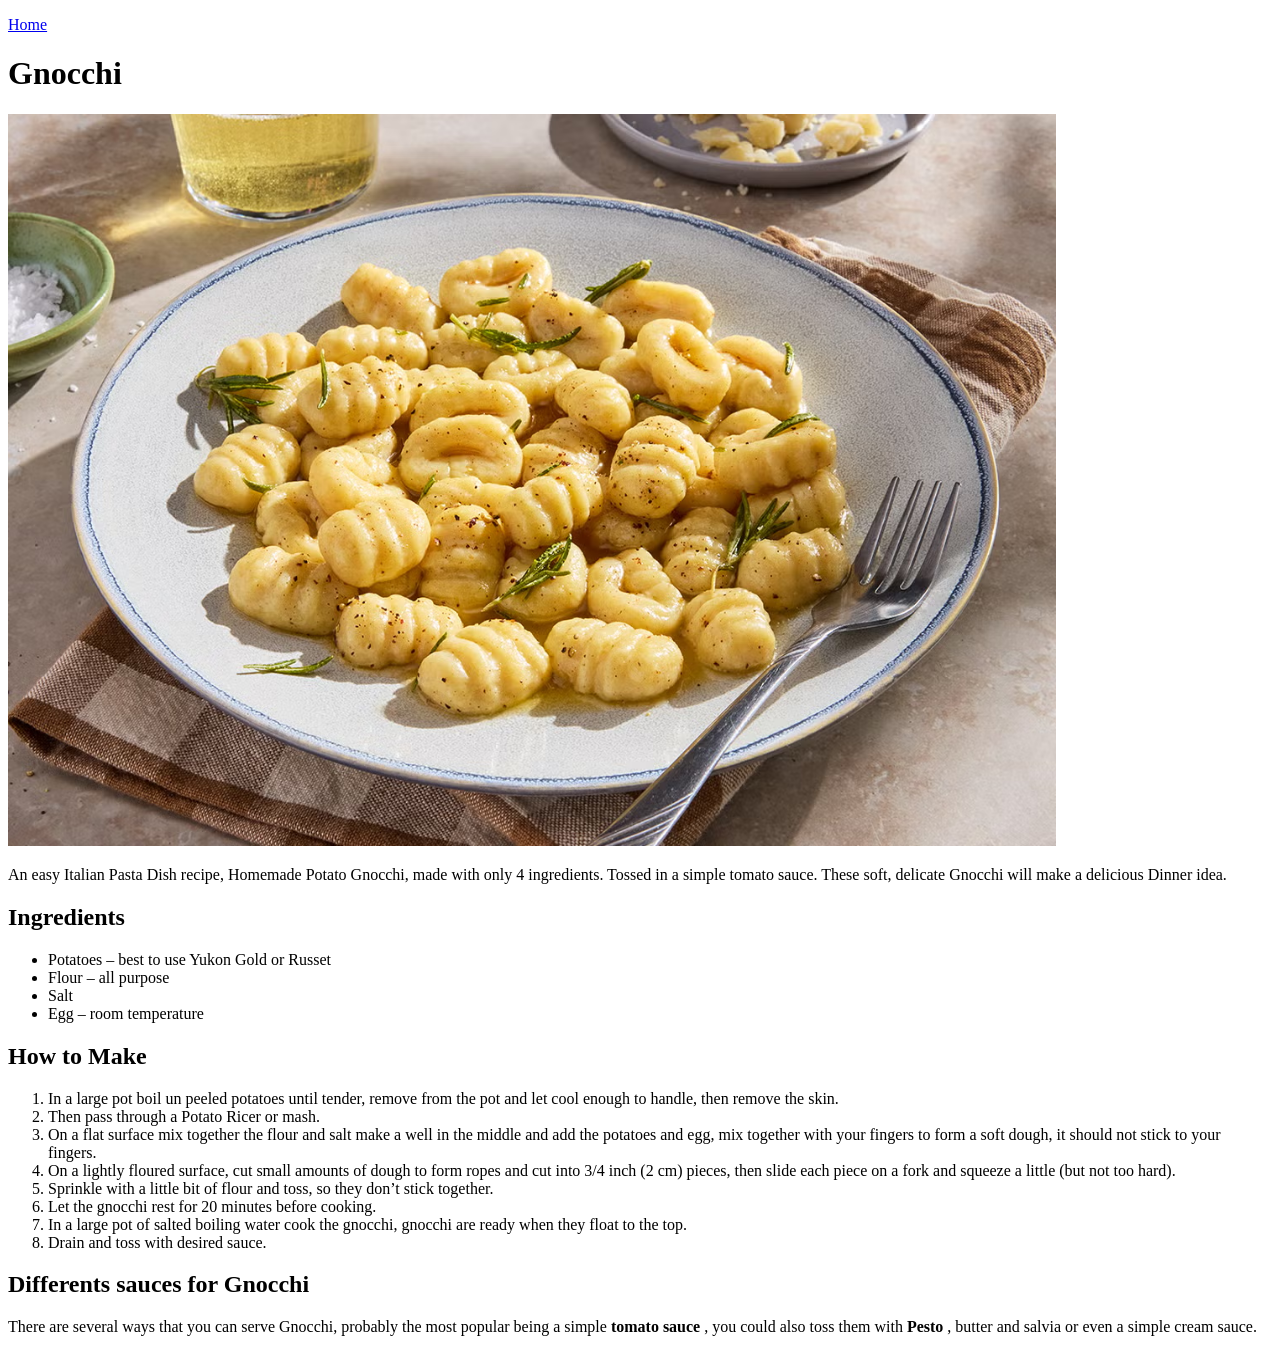
==== recipes/gnocchi.html @ 7a2b2723 "changing the file name to gnocchi and translating some things into English" ====
<!DOCTYPE html>
<html lang="en">

<head>
  <meta charset="UTF-8">
  <meta name="viewport" content="width=device-width, initial-scale=1.0">
  <title>Gnocchi</title>
</head>

<body>
  <p><a href="../index.html">Home</a></p>
  <h1>Gnocchi</h1>
  <img src="../imagenes/gnocchi.jpg" height="732" width="1048">
  <p>An easy Italian Pasta Dish recipe, Homemade Potato Gnocchi, made with only 4 ingredients. Tossed in a simple tomato
    sauce. These soft, delicate Gnocchi will make a delicious Dinner idea.</p>
  <h2>Ingredients</h2>
  <ul>
    <li>Potatoes – best to use Yukon Gold or Russet</li>
    <li>Flour – all purpose</li>
    <li>Salt</li>
    <li>Egg – room temperature</li>
  </ul>
  <h2>How to Make</h2>
  <ol>
    <li>In a large pot boil un peeled potatoes until tender, remove from the pot and let cool enough to handle, then
      remove the skin.</li>
    <li>Then pass through a Potato Ricer or mash.</li>
    <li>On a flat surface mix together the flour and salt make a well in the middle and add the potatoes and egg, mix
      together with your fingers to form a soft dough, it should not stick to your fingers.</li>
    <li>On a lightly floured surface, cut small amounts of dough to form ropes and cut into 3/4 inch (2 cm) pieces, then
      slide each piece on a fork and squeeze a little (but not too hard).</li>
    <li>Sprinkle with a little bit of flour and toss, so they don’t stick together.</li>
    <li>Let the gnocchi rest for 20 minutes before cooking.</li>
    <li>In a large pot of salted boiling water cook the gnocchi, gnocchi are ready when they float to the top.</li>
    <li>Drain and toss with desired sauce.</li>
  </ol>
  <h2>Differents sauces for Gnocchi</h2>
  <p>There are several ways that you can serve Gnocchi, probably the most popular being a simple <strong>tomato sauce
    </strong> , you could also toss them with <strong> Pesto </strong> , butter and salvia or even a simple cream sauce.
  </p>

</body>

</html>
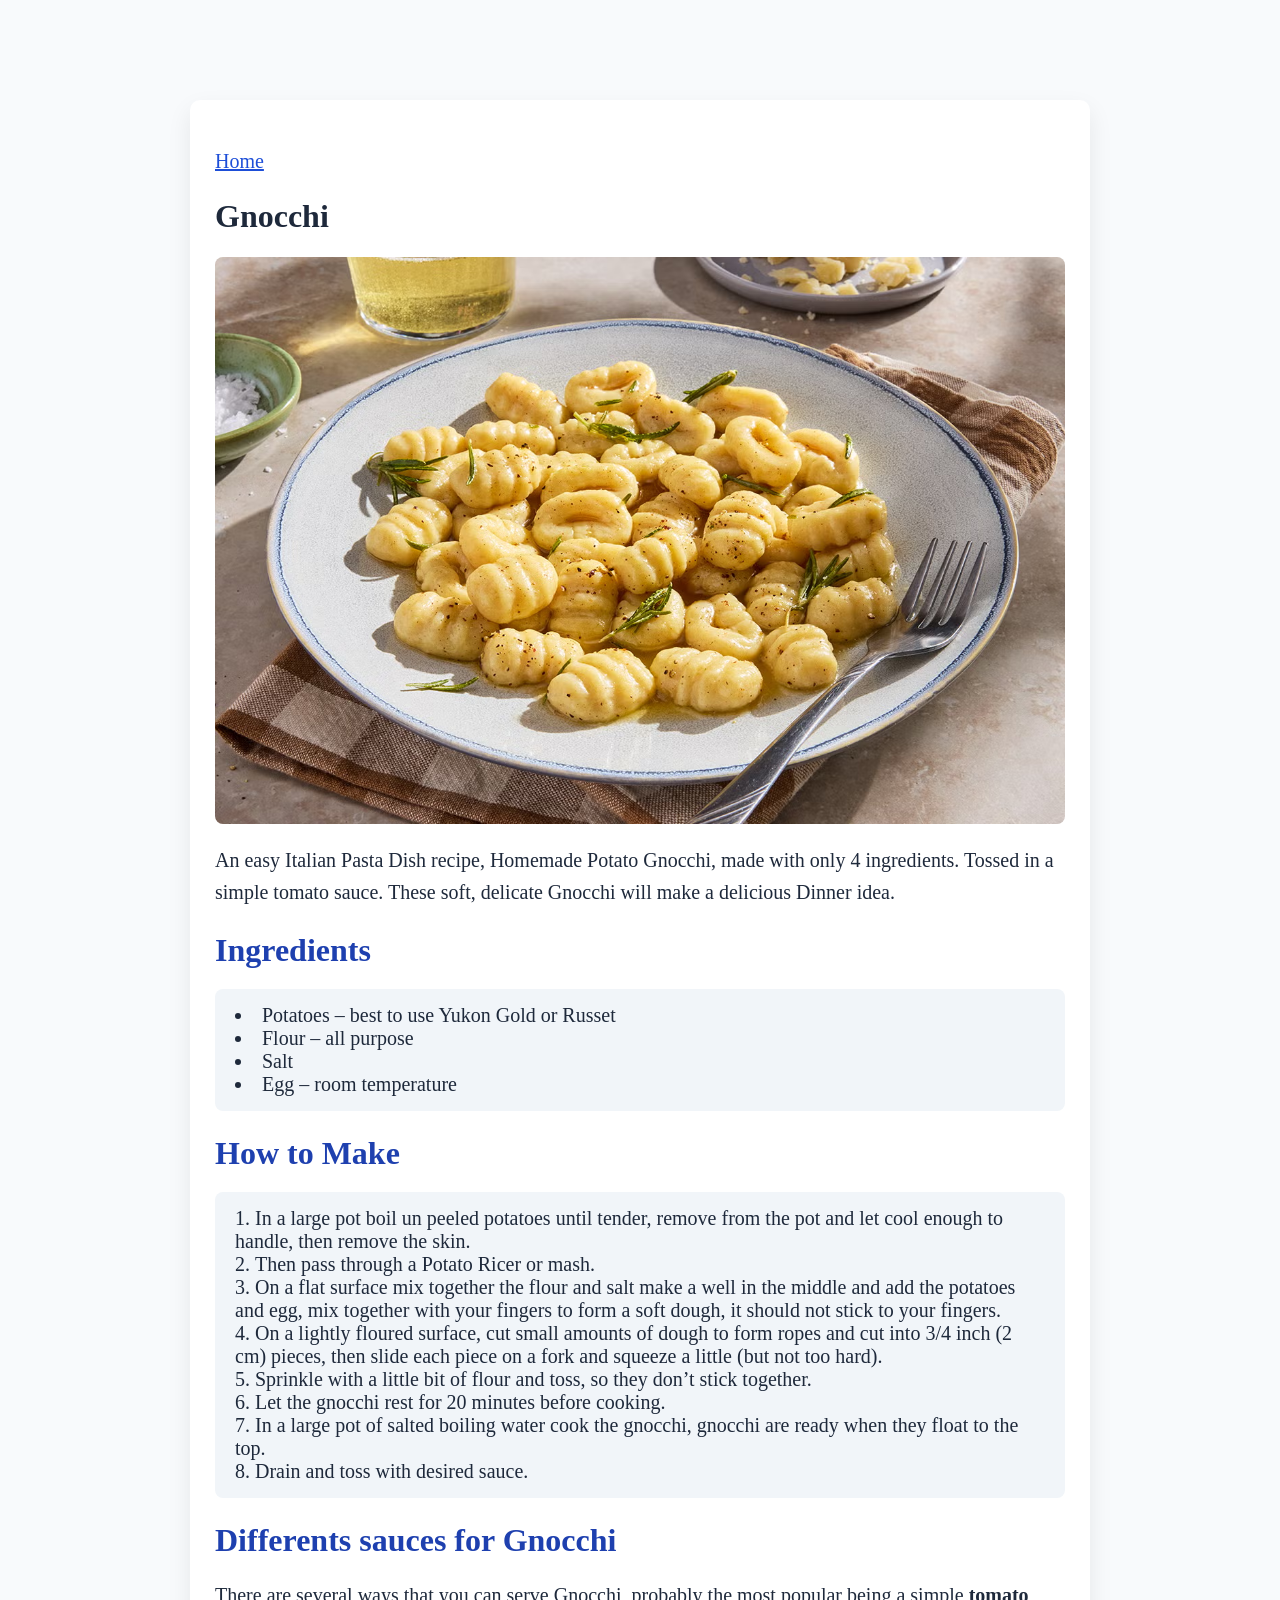
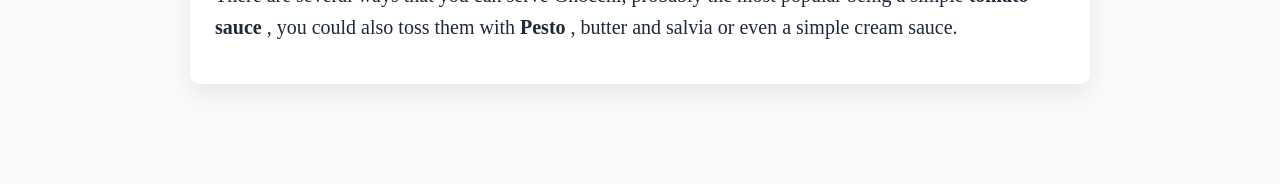
==== commit c0da0c37: "including CSS to the project" ====
--- a/recipes/gnocchi.html
+++ b/recipes/gnocchi.html
@@ -5,40 +5,45 @@
   <meta charset="UTF-8">
   <meta name="viewport" content="width=device-width, initial-scale=1.0">
   <title>Gnocchi</title>
+  <link rel="stylesheet" href="gnostyle.css">
 </head>
 
 <body>
-  <p><a href="../index.html">Home</a></p>
-  <h1>Gnocchi</h1>
-  <img src="../imagenes/gnocchi.jpg" height="732" width="1048">
-  <p>An easy Italian Pasta Dish recipe, Homemade Potato Gnocchi, made with only 4 ingredients. Tossed in a simple tomato
-    sauce. These soft, delicate Gnocchi will make a delicious Dinner idea.</p>
-  <h2>Ingredients</h2>
-  <ul>
-    <li>Potatoes – best to use Yukon Gold or Russet</li>
-    <li>Flour – all purpose</li>
-    <li>Salt</li>
-    <li>Egg – room temperature</li>
-  </ul>
-  <h2>How to Make</h2>
-  <ol>
-    <li>In a large pot boil un peeled potatoes until tender, remove from the pot and let cool enough to handle, then
-      remove the skin.</li>
-    <li>Then pass through a Potato Ricer or mash.</li>
-    <li>On a flat surface mix together the flour and salt make a well in the middle and add the potatoes and egg, mix
-      together with your fingers to form a soft dough, it should not stick to your fingers.</li>
-    <li>On a lightly floured surface, cut small amounts of dough to form ropes and cut into 3/4 inch (2 cm) pieces, then
-      slide each piece on a fork and squeeze a little (but not too hard).</li>
-    <li>Sprinkle with a little bit of flour and toss, so they don’t stick together.</li>
-    <li>Let the gnocchi rest for 20 minutes before cooking.</li>
-    <li>In a large pot of salted boiling water cook the gnocchi, gnocchi are ready when they float to the top.</li>
-    <li>Drain and toss with desired sauce.</li>
-  </ol>
-  <h2>Differents sauces for Gnocchi</h2>
-  <p>There are several ways that you can serve Gnocchi, probably the most popular being a simple <strong>tomato sauce
-    </strong> , you could also toss them with <strong> Pesto </strong> , butter and salvia or even a simple cream sauce.
-  </p>
-
+  <div class="text">
+    <p><a class="links" href="../index.html">Home</a></p>
+    <h1 title="">Gnocchi</h1>
+    <img src="../images/gnocchi.jpg" height="732" width="1048">
+    <p>An easy Italian Pasta Dish recipe, Homemade Potato Gnocchi, made with only 4 ingredients. Tossed in a simple
+      tomato
+      sauce. These soft, delicate Gnocchi will make a delicious Dinner idea.</p>
+    <h2 class="subtitle">Ingredients</h2>
+    <ul class="lists">
+      <li>Potatoes – best to use Yukon Gold or Russet</li>
+      <li>Flour – all purpose</li>
+      <li>Salt</li>
+      <li>Egg – room temperature</li>
+    </ul>
+    <h2 class="subtitle">How to Make</h2>
+    <ol class="lists">
+      <li>In a large pot boil un peeled potatoes until tender, remove from the pot and let cool enough to handle, then
+        remove the skin.</li>
+      <li>Then pass through a Potato Ricer or mash.</li>
+      <li>On a flat surface mix together the flour and salt make a well in the middle and add the potatoes and egg, mix
+        together with your fingers to form a soft dough, it should not stick to your fingers.</li>
+      <li>On a lightly floured surface, cut small amounts of dough to form ropes and cut into 3/4 inch (2 cm) pieces,
+        then
+        slide each piece on a fork and squeeze a little (but not too hard).</li>
+      <li>Sprinkle with a little bit of flour and toss, so they don’t stick together.</li>
+      <li>Let the gnocchi rest for 20 minutes before cooking.</li>
+      <li>In a large pot of salted boiling water cook the gnocchi, gnocchi are ready when they float to the top.</li>
+      <li>Drain and toss with desired sauce.</li>
+    </ol>
+    <h2 class="subtitle">Differents sauces for Gnocchi</h2>
+    <p>There are several ways that you can serve Gnocchi, probably the most popular being a simple <strong>tomato sauce
+      </strong> , you could also toss them with <strong> Pesto </strong> , butter and salvia or even a simple cream
+      sauce.
+    </p>
+  </div>
 </body>
 
 </html>
--- a/recipes/gnostyle.css
+++ b/recipes/gnostyle.css
@@ -0,0 +1,64 @@
+body {
+  font-family: "Times New Roman", "Garamond", "Georgia", serif;
+  background-color: #f8fafc;
+  color: #1e293b;
+}
+
+.text {
+  max-width: 850px;
+  height: auto;
+  background: #ffffff;
+  margin: 100px auto;
+  padding: 25px;
+  border-radius: 10px;
+  box-shadow: 0 10px 25px rgba(0, 0, 0, 0.08);
+}
+
+.title {
+  color: #2563eb;
+  border-bottom: 2px solid #e2e8f0;
+  padding-bottom: 10px;
+  font-size: 48px;
+}
+
+.subtitle {
+  color: #1e40af;
+  margin-top: 24px;
+  margin-bottom: 12px;
+  font-size: 32px;
+}
+
+.another_title {
+  color: #1e40af;
+  margin-top: 20px;
+  margin-bottom: 12px;
+  font-size: 24px;
+}
+
+p {
+  line-height: 1.6;
+  margin-bottom: 16px;
+  font-size: 20px;
+}
+
+img {
+  display: block;
+  max-width: 100%;
+  height: auto;
+  margin: 20px auto;
+  border-radius: 8px;
+}
+
+.lists {
+  background: #f1f5f9;
+  padding: 15px 20px;
+  border-radius: 8px;
+  font-size: 20px;
+  margin-bottom: 8px;
+  list-style-position: inside;
+}
+
+.links {
+  color: #1d4ed8;
+  text-decoration: underline;
+}
